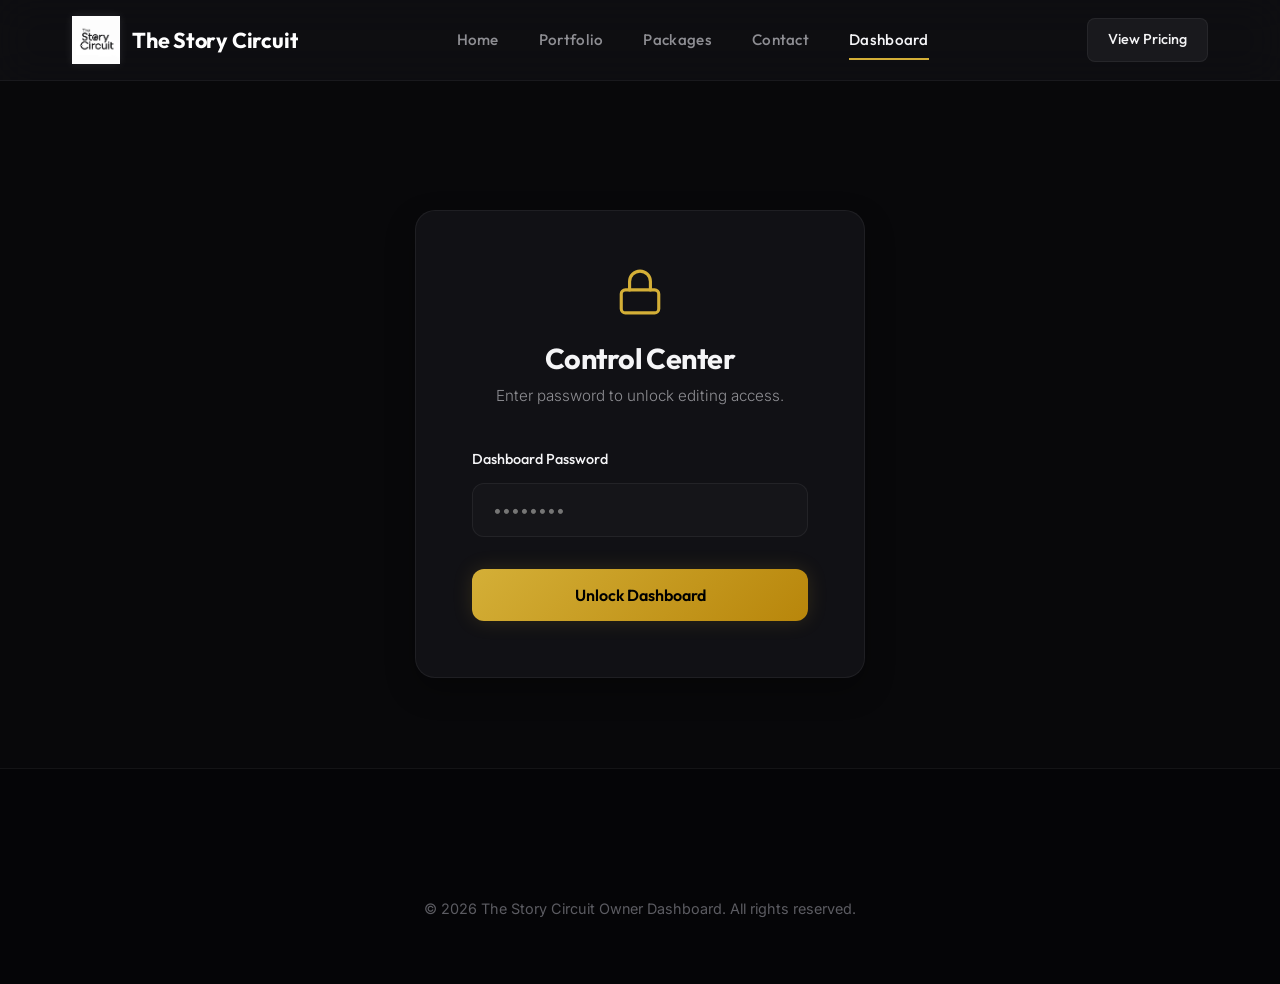
==== admin.html @ 81677784 "Initial commit with compressed client videos" ====
<!DOCTYPE html>
<html lang="en">
<head>
  <meta charset="UTF-8">
  <meta name="viewport" content="width=device-width, initial-scale=1.0">
  <title>Admin Dashboard | The Story Circuit</title>
  <meta name="description" content="Manage your creative agency portfolio, packages, pricing, and contact details from a unified client-side dashboard. Export updated configurations.">
  <link rel="stylesheet" href="css/style.css">
  <style>
    /* Inline additions specific to admin dashboard layouts */
    .admin-form-section {
      background-color: rgba(255, 255, 255, 0.01);
      border: 1px solid var(--border-color);
      border-radius: var(--radius-md);
      padding: 2rem;
      margin-bottom: 2.5rem;
    }
    .admin-form-section-title {
      font-size: 1.25rem;
      font-weight: 600;
      margin-bottom: 1.5rem;
      color: var(--text-main);
      display: flex;
      justify-content: space-between;
      align-items: center;
    }
    .btn-small {
      padding: 0.5rem 1rem;
      font-size: 0.85rem;
      border-radius: var(--radius-sm);
    }
    .features-textarea-note {
      font-size: 0.8rem;
      color: var(--text-dim);
      margin-top: 0.5rem;
    }
    @keyframes shake {
      0%, 100% { transform: translateX(0); }
      20%, 60% { transform: translateX(-8px); }
      40%, 80% { transform: translateX(8px); }
    }
  </style>
</head>
<body class="admin-page">

  <!-- ==========================================
       HEADER & NAVIGATION
       ========================================== -->
  <header class="header">
    <div class="container nav-container">
      <a href="index.html" class="logo-link logo-container" id="header-logo">
        <span class="logo-text">The Story Circuit</span>
      </a>

      <nav class="nav-links" id="nav-links">
        <a href="index.html" class="nav-link">Home</a>
        <a href="portfolio.html" class="nav-link">Portfolio</a>
        <a href="pricing.html" class="nav-link">Packages</a>
        <a href="contact.html" class="nav-link">Contact</a>
        <a href="admin.html" class="nav-link active">Dashboard</a>
      </nav>

      <a href="pricing.html" class="nav-cta">View Pricing</a>

      <div class="menu-toggle" id="menu-toggle">
        <span></span>
        <span></span>
        <span></span>
      </div>
    </div>
  </header>

  <!-- ==========================================
       ADMIN LOGIN PANEL
       ========================================== -->
  <div class="container" id="admin-login-container" style="max-width: 450px; margin: 10vh auto; padding: 3.5rem; background-color: var(--bg-surface); border: 1px solid var(--border-color); border-radius: var(--radius-lg); text-align: center; box-shadow: var(--shadow-lg);">
    <div style="margin-bottom: 2.5rem;">
      <div style="color: var(--accent); margin-bottom: 1.5rem; display: flex; justify-content: center;">
        <svg width="50" height="50" viewBox="0 0 24 24" fill="none" stroke="currentColor" stroke-width="1.5" stroke-linecap="round" stroke-linejoin="round"><rect x="3" y="11" width="18" height="11" rx="2" ry="2"></rect><path d="M7 11V7a5 5 0 0 1 10 0v4"></path></svg>
      </div>
      <h2 style="font-size: 1.8rem; font-weight: 700; margin-bottom: 0.5rem;">Control Center</h2>
      <p style="color: var(--text-muted); font-size: 0.95rem; font-weight: 300;">Enter password to unlock editing access.</p>
    </div>
    
    <form id="admin-login-form">
      <div class="form-group" style="text-align: left; margin-bottom: 2rem;">
        <label class="form-label" for="admin-password">Dashboard Password</label>
        <input type="password" id="admin-password" class="form-control" placeholder="••••••••" required>
      </div>
      <button type="submit" class="btn btn-primary" style="width: 100%;">Unlock Dashboard</button>
      <p id="admin-login-error" style="color: #eb5757; font-size: 0.95rem; margin-top: 1.5rem; display: none; font-weight: 500;"></p>
    </form>
  </div>

  <!-- ==========================================
       ADMIN CONTROL CENTER
       ========================================== -->
  <main class="container" id="admin-dashboard-container" style="display: none;">
    <div class="admin-header-area reveal">
      <div>
        <span class="section-tag">Content Manager</span>
        <h1 class="section-title" style="margin-bottom: 0.5rem;">Agency Dashboard</h1>
        <p style="color: var(--text-muted); font-weight: 300;">Manage your portfolio, update pricing lists, and download configurations to keep your live Vercel site updated.</p>
      </div>
      
      <!-- Top Action Bar -->
      <div class="admin-action-bar">
        <button id="admin-reset-btn" class="btn btn-secondary btn-small">Reset Defaults</button>
        <button id="admin-export-btn" class="btn btn-primary btn-small">Export data.json</button>
      </div>
    </div>

    <!-- Dual Column Dashboard Layout -->
    <div class="admin-container">
      
      <!-- Sidebar Navigation Tabs -->
      <aside class="admin-sidebar reveal">
        <button class="admin-tab-btn active" data-pane="pane-agency">
          <svg viewBox="0 0 24 24"><path d="M12 2C6.48 2 2 6.48 2 12s4.48 10 10 10 10-4.48 10-10S17.52 2 12 2zm1 15h-2v-6h2v6zm0-8h-2V7h2v2z"/></svg>
          Agency Details
        </button>
        
        <button class="admin-tab-btn" data-pane="pane-portfolio">
          <svg viewBox="0 0 24 24"><path d="M4 6H2v14c0 1.1.9 2 2 2h14v-2H4V6zm16-4H8c-1.1 0-2 .9-2 2v12c0 1.1.9 2 2 2h12c1.1 0 2-.9 2-2V4c0-1.1-.9-2-2-2zm0 14H8V4h12v12z"/></svg>
          Portfolio Work
        </button>
        
        <button class="admin-tab-btn" data-pane="pane-pricing">
          <svg viewBox="0 0 24 24"><path d="M21.41 11.58l-9-9C12.05 2.22 11.55 2 11 2H4c-1.1 0-2 .9-2 2v7c0 .55.22 1.05.59 1.42l9 9c.36.36.86.58 1.41.58.55 0 1.05-.22 1.41-.59l7-7c.37-.36.59-.86.59-1.41 0-.55-.23-1.06-.59-1.42zM5.5 8.25c-.97 0-1.75-.78-1.75-1.75s.78-1.75 1.75-1.75 1.75.78 1.75 1.75-.78 1.75-1.75 1.75z"/></svg>
          Pricing Plans
        </button>
      </aside>

      <!-- Content Editor Pane Area -->
      <section class="admin-content" style="padding: 0;">
        
        <!-- Tab Pane 1: Agency Profile -->
        <div class="admin-content-pane active" id="pane-agency">
          <h2 class="admin-pane-title">Agency Settings</h2>
          <form id="admin-agency-form">
            <div class="form-row">
              <div class="form-group">
                <label class="form-label" for="agency-name-in">Agency Name</label>
                <input type="text" id="agency-name-in" class="form-control" required>
              </div>
              <div class="form-group">
                <label class="form-label" for="agency-tagline-in">Hero Tagline</label>
                <input type="text" id="agency-tagline-in" class="form-control" required>
              </div>
            </div>

            <div class="form-group">
              <label class="form-label" for="agency-desc-in">Hero Description</label>
              <textarea id="agency-desc-in" class="form-control" required></textarea>
            </div>

            <div class="form-row">
              <div class="form-group">
                <label class="form-label" for="agency-logo-in">Logo File Name</label>
                <input type="text" id="agency-logo-in" class="form-control" placeholder="tHE STORY CIRCUIT LOGO.png" required>
              </div>
              <div class="form-group">
                <label class="form-label" for="agency-reel-in">Intro Reel File Name</label>
                <input type="text" id="agency-reel-in" class="form-control" placeholder="logomotion-720p.mp4" required>
              </div>
            </div>

            <div class="form-row">
              <div class="form-group">
                <label class="form-label" for="agency-ig-in">Instagram Handle</label>
                <input type="text" id="agency-ig-in" class="form-control" placeholder="thestorycircuit" required>
              </div>
              <div class="form-group">
                <label class="form-label" for="agency-email-in">Contact Email</label>
                <input type="email" id="agency-email-in" class="form-control" required>
              </div>
            </div>

            <div class="form-row">
              <div class="form-group">
                <label class="form-label" for="agency-phone-in">Contact Phone</label>
                <input type="text" id="agency-phone-in" class="form-control" required>
              </div>
              <div class="form-group">
                <label class="form-label" for="agency-addr-in">HQ Address</label>
                <input type="text" id="agency-addr-in" class="form-control" required>
              </div>
            </div>

            <button type="submit" class="btn btn-primary">Save Profile Settings</button>
          </form>
        </div>

        <!-- Tab Pane 2: Portfolio items list -->
        <div class="admin-content-pane" id="pane-portfolio">
          <div style="display: flex; justify-content: space-between; align-items: center; margin-bottom: 3rem;">
            <h2 class="admin-pane-title" style="margin-bottom: 0; border: none; padding: 0;">Portfolio Showcase</h2>
            <button id="admin-add-project-btn" class="btn btn-primary btn-small">Add New Project</button>
          </div>

          <!-- Dynamic Projects List Container -->
          <div class="admin-items-list" id="admin-portfolio-list">
            <p style="color: var(--text-muted);">Loading projects...</p>
          </div>
        </div>

        <!-- Tab Pane 3: Pricing Packages list -->
        <div class="admin-content-pane" id="pane-pricing">
          <h2 class="admin-pane-title">Pricing Packages</h2>
          <form id="admin-pricing-form">
            <!-- Rendered dynamically via javascript -->
            <div id="admin-packages-container">
              <p style="color: var(--text-muted);">Loading pricing structures...</p>
            </div>
            
            <button type="submit" class="btn btn-primary">Save Pricing Plans</button>
          </form>
        </div>

        <!-- Vercel Deployment Instructions -->
        <div class="admin-instructions reveal">
          <h3 style="color: var(--text-main); font-size: 1.15rem; margin-bottom: 0.5rem; display: flex; align-items: center; gap: 0.5rem;">
            <svg width="20" height="20" viewBox="0 0 24 24" fill="var(--accent)"><path d="M12 2L2 22h20L12 2zm1 18h-2v-2h2v2zm0-4h-2V9h2v7z"/></svg>
            How to Update Your Live Vercel Website
          </h3>
          <p>The changes you save on this page are stored instantly in your local browser cache for previewing. To make these changes permanent and visible to the public on Vercel:</p>
          <ol>
            <li>Click the <strong>"Export data.json"</strong> button at the top right.</li>
            <li>A file named <code>data.json</code> will download.</li>
            <li>Go to your website repository (e.g. on GitHub).</li>
            <li>Upload and overwrite the existing <strong><code>data.json</code></strong> file in the root folder.</li>
            <li>Once pushed, Vercel will automatically detect the file change and rebuild your live site within seconds!</li>
          </ol>
        </div>
      </section>

    </div>
  </main>

  <!-- ==========================================
       ADD / EDIT PORTFOLIO ITEM MODAL
       ========================================== -->
  <div class="modal" id="admin-project-modal">
    <div class="modal-overlay"></div>
    <div class="modal-container" style="max-width: 600px;">
      <button class="modal-close-btn" id="admin-modal-close" aria-label="Close modal">
        <svg viewBox="0 0 24 24"><path d="M19 6.41L17.59 5 12 10.59 6.41 5 5 6.41 10.59 12 5 17.59 6.41 19 12 13.41 17.59 19 19 17.59 13.41 12z"/></svg>
      </button>

      <div class="modal-content" style="padding: 2.5rem;">
        <h3 style="font-size: 1.5rem; font-weight: 700; margin-bottom: 2rem;" id="modal-project-title-label">Add Portfolio Item</h3>
        
        <form id="admin-project-form">
          <input type="hidden" id="proj-id">
          
          <div class="form-group">
            <label class="form-label" for="proj-title">Project Title</label>
            <input type="text" id="proj-title" class="form-control" placeholder="Brand Commercial Reel" required>
          </div>

          <div class="form-row">
            <div class="form-group">
              <label class="form-label" for="proj-category">Category</label>
              <select id="proj-category" class="form-control" style="background-color: var(--bg-dark);">
                <option value="video-production">Video Production</option>
                <option value="creative-reels">Creative Reels</option>
                <option value="design-photo">Design & Photography</option>
              </select>
            </div>
            <div class="form-group">
              <label class="form-label" for="proj-mediatype">Media Type</label>
              <select id="proj-mediatype" class="form-control" style="background-color: var(--bg-dark);">
                <option value="video">Video Clip (.mp4)</option>
                <option value="image">Still Image (.jpeg/.png)</option>
              </select>
            </div>
          </div>

          <div class="form-group">
            <label class="form-label" for="proj-src">Media File Path</label>
            <input type="text" id="proj-src" class="form-control" placeholder="Client Work/Cure.mp4" required>
          </div>

          <div class="form-group">
            <label class="form-label" for="proj-gridsize">Bento Grid Layout Size</label>
            <select id="proj-gridsize" class="form-control" style="background-color: var(--bg-dark);">
              <option value="standard">Standard (1x1 tile)</option>
              <option value="wide">Wide (2x1 landscape tile)</option>
              <option value="tall">Tall (1x2 vertical video tile)</option>
              <option value="large">Large (2x2 spotlight tile)</option>
            </select>
          </div>

          <div class="form-row">
            <div class="form-group">
              <label class="form-label" for="proj-client">Client Name</label>
              <input type="text" id="proj-client" class="form-control" placeholder="Nike / Self-Initiated" required>
            </div>
            <div class="form-group">
              <label class="form-label" for="proj-year">Production Year</label>
              <input type="text" id="proj-year" class="form-control" placeholder="2026" required>
            </div>
          </div>

          <div class="form-group">
            <label class="form-label" for="proj-desc">Detailed Description</label>
            <textarea id="proj-desc" class="form-control" style="min-height: 100px;" placeholder="Describe the creative brief, direction, and aesthetics of this media piece..." required></textarea>
          </div>

          <div class="form-group" style="display: flex; align-items: center; gap: 0.5rem;">
            <input type="checkbox" id="proj-featured" style="width: 18px; height: 18px; cursor: pointer;">
            <label for="proj-featured" style="cursor: pointer; font-size: 0.95rem;">Feature this work on the home page</label>
          </div>

          <div style="display: flex; justify-content: flex-end; gap: 1rem; margin-top: 2rem;">
            <button type="button" class="btn btn-secondary btn-small" id="admin-modal-cancel">Cancel</button>
            <button type="submit" class="btn btn-primary btn-small">Save Project</button>
          </div>
        </form>
      </div>
    </div>
  </div>

  <footer class="footer">
    <div class="container" style="text-align: center; color: var(--text-dim); font-size: 0.9rem; padding: 2rem 0 1rem 0;">
      <div>&copy; 2026 <span class="agency-name">The Story Circuit</span> Owner Dashboard. All rights reserved.</div>
    </div>
  </footer>

  <script src="js/main.js"></script>
  <script src="js/admin.js"></script>
</body>
</html>
---- css/style.css ----
@import url('https://fonts.googleapis.com/css2?family=Inter:wght@300;400;500;600&family=Outfit:wght@300;400;500;600;700;800&display=swap');

/* ==========================================
   DESIGN VARIABLES & SYSTEM
   ========================================== */
:root {
  --bg-dark: #08080a;
  --bg-surface: #111115;
  --bg-surface-hover: #181820;
  
  --accent: #d4af37; /* Luxury Gold */
  --accent-rgb: 212, 175, 55;
  --accent-light: #f3e5ab;
  --accent-gradient: linear-gradient(135deg, #d4af37 0%, #b8860b 100%);
  
  --text-main: #f5f5f7;
  --text-muted: #8e8e93;
  --text-dim: #5c5c62;
  
  --border-color: rgba(255, 255, 255, 0.06);
  --border-hover: rgba(255, 255, 255, 0.15);
  --glass-bg: rgba(17, 17, 21, 0.75);
  --glass-border: rgba(255, 255, 255, 0.05);
  
  --font-heading: 'Outfit', -apple-system, BlinkMacSystemFont, sans-serif;
  --font-body: 'Inter', -apple-system, BlinkMacSystemFont, sans-serif;
  
  --transition-smooth: all 0.4s cubic-bezier(0.16, 1, 0.3, 1);
  --transition-fast: all 0.2s ease;
  
  --shadow-sm: 0 4px 12px rgba(0, 0, 0, 0.1);
  --shadow-lg: 0 12px 30px rgba(0, 0, 0, 0.3);
  --shadow-glow: 0 0 20px rgba(212, 175, 55, 0.15);
  
  --radius-sm: 8px;
  --radius-md: 12px;
  --radius-lg: 20px;
  --radius-xl: 30px;
}

/* ==========================================
   BASE RESET & LAYOUT
   ========================================== */
* {
  box-sizing: border-box;
  margin: 0;
  padding: 0;
}

html {
  scroll-behavior: smooth;
  background-color: var(--bg-dark);
  color: var(--text-main);
  font-family: var(--font-body);
  -webkit-font-smoothing: antialiased;
}

body {
  overflow-x: hidden;
  line-height: 1.6;
}

a {
  text-decoration: none;
  color: inherit;
  transition: var(--transition-fast);
}

button, input, textarea, select {
  font-family: inherit;
  background: none;
  border: none;
  color: inherit;
}

ul {
  list-style: none;
}

.container {
  width: 100%;
  max-width: 1200px;
  margin: 0 auto;
  padding: 0 2rem;
}

section {
  padding: 8rem 0;
  position: relative;
}

/* ==========================================
   TYPOGRAPHY
   ========================================== */
h1, h2, h3, h4, h5, h6 {
  font-family: var(--font-heading);
  font-weight: 600;
  line-height: 1.2;
  letter-spacing: -0.02em;
}

.section-tag {
  display: inline-block;
  font-family: var(--font-heading);
  font-size: 0.85rem;
  font-weight: 600;
  letter-spacing: 0.15em;
  text-transform: uppercase;
  color: var(--accent);
  margin-bottom: 1rem;
}

.section-title {
  font-size: clamp(2rem, 5vw, 3.5rem);
  font-weight: 700;
  margin-bottom: 1.5rem;
  line-height: 1.1;
}

.section-desc {
  font-size: 1.15rem;
  color: var(--text-muted);
  max-width: 600px;
  margin-bottom: 3.5rem;
  font-weight: 300;
}

.gradient-text {
  background: var(--accent-gradient);
  -webkit-background-clip: text;
  background-clip: text;
  -webkit-text-fill-color: transparent;
}

/* ==========================================
   NAVIGATION
   ========================================== */
.header {
  position: fixed;
  top: 0;
  left: 0;
  width: 100%;
  z-index: 1000;
  backdrop-filter: blur(20px);
  -webkit-backdrop-filter: blur(20px);
  background-color: var(--glass-bg);
  border-bottom: 1px solid var(--glass-border);
  transition: var(--transition-smooth);
}

.header.scrolled {
  padding: 0.75rem 0;
  box-shadow: var(--shadow-sm);
}

.nav-container {
  display: flex;
  justify-content: space-between;
  align-items: center;
  height: 80px;
}

.logo-link {
  display: flex;
  align-items: center;
  gap: 0.75rem;
}

.logo-img {
  height: 48px;
  width: auto;
  object-fit: contain;
  filter: drop-shadow(0 0 4px rgba(255, 255, 255, 0.1));
}

.logo-text {
  font-family: var(--font-heading);
  font-size: 1.35rem;
  font-weight: 700;
  letter-spacing: -0.01em;
  background: #ffffff;
  -webkit-background-clip: text;
  background-clip: text;
  -webkit-text-fill-color: transparent;
}

.nav-links {
  display: flex;
  gap: 2.5rem;
}

.nav-link {
  font-family: var(--font-heading);
  font-size: 0.95rem;
  font-weight: 500;
  letter-spacing: 0.02em;
  color: var(--text-muted);
  position: relative;
  padding: 0.5rem 0;
}

.nav-link::after {
  content: '';
  position: absolute;
  bottom: 0;
  left: 0;
  width: 0;
  height: 2px;
  background-color: var(--accent);
  transition: var(--transition-smooth);
}

.nav-link:hover {
  color: var(--text-main);
}

.nav-link:hover::after,
.nav-link.active::after {
  width: 100%;
}

.nav-link.active {
  color: var(--text-main);
}

.nav-cta {
  display: inline-flex;
  align-items: center;
  justify-content: center;
  padding: 0.6rem 1.25rem;
  border-radius: var(--radius-sm);
  background-color: rgba(255, 255, 255, 0.05);
  border: 1px solid var(--border-color);
  font-family: var(--font-heading);
  font-size: 0.9rem;
  font-weight: 500;
  color: var(--text-main);
  transition: var(--transition-smooth);
}

.nav-cta:hover {
  background-color: var(--accent);
  color: #000000;
  border-color: var(--accent);
  box-shadow: var(--shadow-glow);
}

.menu-toggle {
  display: none;
  flex-direction: column;
  gap: 6px;
  cursor: pointer;
  z-index: 1010;
  padding: 0.5rem;
}

.menu-toggle span {
  display: block;
  width: 25px;
  height: 2px;
  background-color: var(--text-main);
  transition: var(--transition-smooth);
}

/* ==========================================
   BUTTONS
   ========================================== */
.btn {
  display: inline-flex;
  align-items: center;
  justify-content: center;
  gap: 0.75rem;
  padding: 1rem 2rem;
  border-radius: var(--radius-md);
  font-family: var(--font-heading);
  font-size: 1rem;
  font-weight: 600;
  cursor: pointer;
  transition: var(--transition-smooth);
}

.btn-primary {
  background: var(--accent-gradient);
  color: #000000;
  box-shadow: var(--shadow-glow);
}

.btn-primary:hover {
  transform: translateY(-2px);
  box-shadow: 0 0 25px rgba(212, 175, 55, 0.35);
}

.btn-secondary {
  background-color: transparent;
  color: var(--text-main);
  border: 1px solid var(--border-color);
}

.btn-secondary:hover {
  border-color: var(--accent);
  background-color: rgba(212, 175, 55, 0.03);
  transform: translateY(-2px);
}

/* ==========================================
   CINEMATIC HERO SECTION
   ========================================== */
.hero {
  min-height: 100vh;
  display: flex;
  align-items: center;
  position: relative;
  overflow: hidden;
  padding-top: 120px;
  padding-bottom: 6rem;
}

.hero-video-bg {
  position: absolute;
  top: 0;
  left: 0;
  width: 100%;
  height: 100%;
  object-fit: cover;
  z-index: -2;
  opacity: 0.35;
  filter: saturate(0.8) contrast(1.1);
}

.hero::after {
  content: '';
  position: absolute;
  top: 0;
  left: 0;
  width: 100%;
  height: 100%;
  background: linear-gradient(to bottom, 
    rgba(8, 8, 10, 0.8) 0%, 
    rgba(8, 8, 10, 0.6) 50%, 
    rgba(8, 8, 10, 1) 100%
  );
  z-index: -1;
}

.hero-content {
  max-width: 800px;
}

.hero-tag {
  display: inline-flex;
  align-items: center;
  gap: 0.5rem;
  padding: 0.5rem 1rem;
  border-radius: var(--radius-xl);
  background-color: rgba(255, 255, 255, 0.04);
  border: 1px solid var(--border-color);
  font-family: var(--font-heading);
  font-size: 0.85rem;
  font-weight: 500;
  color: var(--accent-light);
  margin-bottom: 2rem;
  animation: fadeInDown 0.8s ease;
}

.hero-tag span {
  display: inline-block;
  width: 8px;
  height: 8px;
  border-radius: 50%;
  background-color: var(--accent);
  box-shadow: 0 0 8px var(--accent);
  animation: pulse 2s infinite;
}

.hero-title {
  font-size: clamp(2.5rem, 8vw, 5.5rem);
  font-weight: 800;
  line-height: 1.05;
  letter-spacing: -0.03em;
  margin-bottom: 2rem;
  animation: fadeInUp 1s cubic-bezier(0.16, 1, 0.3, 1) 0.1s both;
}

.hero-desc {
  font-size: clamp(1.1rem, 2.5vw, 1.4rem);
  color: var(--text-muted);
  margin-bottom: 3.5rem;
  font-weight: 300;
  max-width: 650px;
  line-height: 1.5;
  animation: fadeInUp 1s cubic-bezier(0.16, 1, 0.3, 1) 0.2s both;
}

.hero-actions {
  display: flex;
  gap: 1.5rem;
  flex-wrap: wrap;
  animation: fadeInUp 1s cubic-bezier(0.16, 1, 0.3, 1) 0.3s both;
}

/* ==========================================
   FEATURED WORKS GRID & GENERAL PORTFOLIO
   ========================================== */
.portfolio-grid {
  display: grid;
  grid-template-columns: repeat(auto-fill, minmax(320px, 1fr));
  grid-auto-rows: 220px;
  grid-auto-flow: dense;
  gap: 1.5rem;
  margin-top: 1rem;
}

.portfolio-card {
  position: relative;
  border-radius: var(--radius-lg);
  overflow: hidden;
  background-color: var(--bg-surface);
  border: 1px solid var(--border-color);
  cursor: pointer;
  transform: translateZ(0);
  transition: var(--transition-smooth);
  width: 100%;
  height: 100%;
}

/* Bento size classes */
.portfolio-card.bento-standard {
  grid-column: span 1;
  grid-row: span 1;
}

.portfolio-card.bento-wide {
  grid-column: span 2;
  grid-row: span 1;
}

.portfolio-card.bento-tall {
  grid-column: span 1;
  grid-row: span 2;
}

.portfolio-card.bento-large {
  grid-column: span 2;
  grid-row: span 2;
}

.portfolio-media {
  width: 100%;
  height: 100%;
  position: relative;
  overflow: hidden;
}

.portfolio-media img,
.portfolio-media video {
  width: 100%;
  height: 100%;
  object-fit: cover;
  transition: transform 0.8s cubic-bezier(0.16, 1, 0.3, 1);
}

.portfolio-card:hover .portfolio-media img,
.portfolio-card:hover .portfolio-media video {
  transform: scale(1.08);
}

.portfolio-overlay {
  position: absolute;
  top: 0;
  left: 0;
  width: 100%;
  height: 100%;
  background: linear-gradient(to top, 
    rgba(8, 8, 10, 0.95) 0%, 
    rgba(8, 8, 10, 0.4) 60%, 
    transparent 100%
  );
  display: flex;
  flex-direction: column;
  justify-content: flex-end;
  padding: 2rem;
  opacity: 0;
  transition: opacity 0.4s ease;
  z-index: 2;
}

.portfolio-card:hover .portfolio-overlay {
  opacity: 1;
}

.portfolio-card-category {
  font-family: var(--font-heading);
  font-size: 0.8rem;
  font-weight: 600;
  text-transform: uppercase;
  color: var(--accent);
  letter-spacing: 0.08em;
  margin-bottom: 0.5rem;
}

.portfolio-card-title {
  font-size: 1.4rem;
  font-weight: 600;
  color: var(--text-main);
  margin-bottom: 0.5rem;
  transform: translateY(10px);
  transition: transform 0.4s cubic-bezier(0.16, 1, 0.3, 1);
}

.portfolio-card:hover .portfolio-card-title {
  transform: translateY(0);
}

.portfolio-card-action {
  font-size: 0.9rem;
  color: var(--text-muted);
  display: flex;
  align-items: center;
  gap: 0.5rem;
  opacity: 0;
  transform: translateY(10px);
  transition: transform 0.4s cubic-bezier(0.16, 1, 0.3, 1), opacity 0.4s ease;
}

.portfolio-card:hover .portfolio-card-action {
  opacity: 1;
  transform: translateY(0);
  transition-delay: 0.05s;
}

.portfolio-play-btn {
  position: absolute;
  top: 50%;
  left: 50%;
  transform: translate(-50%, -50%) scale(0.8);
  width: 60px;
  height: 60px;
  border-radius: 50%;
  background: var(--accent-gradient);
  display: flex;
  align-items: center;
  justify-content: center;
  box-shadow: 0 8px 24px rgba(212, 175, 55, 0.4);
  opacity: 0;
  z-index: 3;
  pointer-events: none;
  transition: var(--transition-smooth);
}

.portfolio-play-btn svg {
  width: 24px;
  height: 24px;
  fill: #000000;
  margin-left: 4px;
}

.portfolio-card:hover .portfolio-play-btn {
  opacity: 1;
  transform: translate(-50%, -50%) scale(1);
}

/* ==========================================
   PORTFOLIO FILTERS & PAGE
   ========================================== */
.portfolio-filters {
  display: flex;
  gap: 1rem;
  margin-bottom: 3.5rem;
  flex-wrap: wrap;
}

.filter-btn {
  padding: 0.75rem 1.75rem;
  border-radius: var(--radius-md);
  font-family: var(--font-heading);
  font-size: 0.95rem;
  font-weight: 500;
  color: var(--text-muted);
  border: 1px solid var(--border-color);
  cursor: pointer;
  transition: var(--transition-smooth);
}

.filter-btn:hover {
  border-color: var(--accent);
  color: var(--text-main);
}

.filter-btn.active {
  background-color: var(--text-main);
  color: #000000;
  border-color: var(--text-main);
}

/* ==========================================
   PRICING TIER STYLES
   ========================================== */
.pricing-grid {
  display: grid;
  grid-template-columns: repeat(3, 1fr);
  gap: 2.5rem;
  align-items: stretch;
  margin-top: 1rem;
}

.pricing-card {
  background-color: var(--bg-surface);
  border: 1px solid var(--border-color);
  border-radius: var(--radius-lg);
  padding: 3rem 2.5rem;
  position: relative;
  display: flex;
  flex-direction: column;
  transition: var(--transition-smooth);
}

.pricing-card:hover {
  transform: translateY(-8px);
  border-color: var(--border-hover);
  box-shadow: var(--shadow-lg);
}

.pricing-card.popular {
  border: 1px solid var(--accent);
  box-shadow: var(--shadow-glow);
}

.pricing-badge {
  position: absolute;
  top: 1.5rem;
  right: 1.5rem;
  background: var(--accent-gradient);
  color: #000000;
  font-family: var(--font-heading);
  font-size: 0.75rem;
  font-weight: 700;
  padding: 0.4rem 1rem;
  border-radius: var(--radius-xl);
  text-transform: uppercase;
  letter-spacing: 0.05em;
}

.pricing-header {
  margin-bottom: 2rem;
}

.pricing-name {
  font-size: 1.5rem;
  font-weight: 600;
  margin-bottom: 0.75rem;
  color: var(--text-main);
}

.pricing-description {
  font-size: 0.95rem;
  color: var(--text-muted);
  font-weight: 300;
}

.pricing-price-container {
  display: flex;
  align-items: baseline;
  margin-bottom: 2.5rem;
}

.pricing-price {
  font-size: 3.5rem;
  font-weight: 700;
  font-family: var(--font-heading);
  color: var(--text-main);
  line-height: 1;
}

.pricing-period {
  font-size: 1rem;
  color: var(--text-muted);
  margin-left: 0.5rem;
}

.pricing-features {
  display: flex;
  flex-direction: column;
  gap: 1.25rem;
  margin-bottom: 3.5rem;
  flex-grow: 1;
}

.pricing-feature {
  display: flex;
  align-items: flex-start;
  gap: 0.75rem;
  font-size: 0.95rem;
  color: var(--text-muted);
}

.pricing-feature svg {
  width: 18px;
  height: 18px;
  fill: var(--accent);
  flex-shrink: 0;
  margin-top: 3px;
}

.pricing-action {
  width: 100%;
  padding: 1rem;
  font-weight: 600;
  border-radius: var(--radius-md);
  text-align: center;
  font-family: var(--font-heading);
  cursor: pointer;
  transition: var(--transition-smooth);
}

.pricing-action.primary {
  background: var(--accent-gradient);
  color: #000000;
}

.pricing-action.primary:hover {
  box-shadow: 0 0 20px rgba(212, 175, 55, 0.3);
  transform: translateY(-2px);
}

.pricing-action.secondary {
  border: 1px solid var(--border-color);
  color: var(--text-main);
}

.pricing-action.secondary:hover {
  background-color: rgba(255, 255, 255, 0.03);
  border-color: var(--accent);
  transform: translateY(-2px);
}

/* ==========================================
   CONTACT PAGE & INSTAGRAM
   ========================================== */
.contact-grid {
  display: grid;
  grid-template-columns: 1fr 1.2fr;
  gap: 5rem;
  margin-top: 1rem;
}

.contact-info {
  display: flex;
  flex-direction: column;
  gap: 3rem;
}

.contact-details {
  display: flex;
  flex-direction: column;
  gap: 2rem;
}

.contact-item {
  display: flex;
  gap: 1.25rem;
}

.contact-icon {
  width: 50px;
  height: 50px;
  border-radius: var(--radius-md);
  background-color: var(--bg-surface);
  border: 1px solid var(--border-color);
  display: flex;
  align-items: center;
  justify-content: center;
  color: var(--accent);
}

.contact-icon svg {
  width: 20px;
  height: 20px;
  fill: currentColor;
}

.contact-label {
  font-size: 0.85rem;
  color: var(--text-dim);
  text-transform: uppercase;
  letter-spacing: 0.05em;
  margin-bottom: 0.25rem;
}

.contact-value {
  font-size: 1.15rem;
  font-weight: 500;
  color: var(--text-main);
}

.instagram-card {
  background: radial-gradient(circle at 30% 107%, #fdf497 0%, #fdf497 5%, #fd5949 45%, #d6249f 60%, #285aeb 90%);
  border-radius: var(--radius-lg);
  padding: 2.5rem;
  color: #ffffff;
  display: flex;
  flex-direction: column;
  justify-content: space-between;
  min-height: 200px;
  position: relative;
  overflow: hidden;
  box-shadow: 0 10px 30px rgba(214, 36, 159, 0.25);
  transition: var(--transition-smooth);
}

.instagram-card::after {
  content: '';
  position: absolute;
  top: 0;
  left: 0;
  width: 100%;
  height: 100%;
  background: rgba(0, 0, 0, 0.15);
  z-index: 1;
}

.instagram-card > * {
  position: relative;
  z-index: 2;
}

.instagram-card:hover {
  transform: translateY(-5px) scale(1.02);
  box-shadow: 0 15px 35px rgba(214, 36, 159, 0.4);
}

.instagram-header {
  display: flex;
  justify-content: space-between;
  align-items: center;
}

.instagram-icon {
  width: 44px;
  height: 44px;
  fill: #ffffff;
}

.instagram-handle {
  font-family: var(--font-heading);
  font-size: 1.5rem;
  font-weight: 700;
  margin-top: 1.5rem;
  margin-bottom: 0.5rem;
}

.instagram-tagline {
  font-size: 0.95rem;
  opacity: 0.9;
  font-weight: 300;
}

.instagram-action {
  display: inline-flex;
  align-items: center;
  gap: 0.5rem;
  margin-top: 2rem;
  font-family: var(--font-heading);
  font-weight: 600;
  font-size: 0.95rem;
  background-color: #ffffff;
  color: #000000;
  padding: 0.75rem 1.5rem;
  border-radius: var(--radius-md);
  align-self: flex-start;
  box-shadow: var(--shadow-sm);
}

.instagram-action svg {
  width: 16px;
  height: 16px;
  fill: currentColor;
}

/* Contact Form */
.contact-form-container {
  background-color: var(--bg-surface);
  border: 1px solid var(--border-color);
  border-radius: var(--radius-lg);
  padding: 3.5rem;
}

.form-group {
  margin-bottom: 2rem;
}

.form-row {
  display: grid;
  grid-template-columns: 1fr 1fr;
  gap: 2rem;
}

.form-label {
  display: block;
  font-family: var(--font-heading);
  font-size: 0.9rem;
  font-weight: 500;
  margin-bottom: 0.75rem;
  color: var(--text-main);
}

.form-control {
  width: 100%;
  background-color: rgba(255, 255, 255, 0.02);
  border: 1px solid var(--border-color);
  border-radius: var(--radius-md);
  padding: 1rem 1.25rem;
  font-size: 1rem;
  color: var(--text-main);
  transition: var(--transition-fast);
}

.form-control:focus {
  outline: none;
  border-color: var(--accent);
  background-color: rgba(255, 255, 255, 0.04);
  box-shadow: var(--shadow-glow);
}

textarea.form-control {
  min-height: 150px;
  resize: vertical;
}

.form-submit-btn {
  width: 100%;
  cursor: pointer;
}

.form-message {
  margin-top: 1.5rem;
  padding: 1rem;
  border-radius: var(--radius-sm);
  display: none;
  font-size: 0.95rem;
}

.form-message.success {
  display: block;
  background-color: rgba(0, 200, 150, 0.1);
  border: 1px solid rgba(0, 200, 150, 0.2);
  color: #00c896;
}

.form-message.error {
  display: block;
  background-color: rgba(235, 87, 87, 0.1);
  border: 1px solid rgba(235, 87, 87, 0.2);
  color: #eb5757;
}

/* ==========================================
   MODAL (PROJECT DETAILED VIEW)
   ========================================== */
.modal {
  position: fixed;
  top: 0;
  left: 0;
  width: 100%;
  height: 100%;
  z-index: 2000;
  display: none;
  align-items: center;
  justify-content: center;
  padding: 2rem;
}

.modal.active {
  display: flex;
}

.modal-overlay {
  position: absolute;
  top: 0;
  left: 0;
  width: 100%;
  height: 100%;
  background-color: rgba(5, 5, 7, 0.92);
  backdrop-filter: blur(10px);
  -webkit-backdrop-filter: blur(10px);
}

.modal-container {
  background-color: var(--bg-surface);
  border: 1px solid var(--border-color);
  border-radius: var(--radius-lg);
  max-width: 960px;
  width: 100%;
  max-height: 90vh;
  overflow-y: auto;
  position: relative;
  z-index: 2010;
  box-shadow: var(--shadow-lg);
  animation: modalScaleUp 0.5s cubic-bezier(0.16, 1, 0.3, 1);
}

.modal-close-btn {
  position: absolute;
  top: 1.5rem;
  right: 1.5rem;
  width: 40px;
  height: 40px;
  border-radius: 50%;
  background-color: rgba(255, 255, 255, 0.05);
  border: 1px solid var(--border-color);
  display: flex;
  align-items: center;
  justify-content: center;
  cursor: pointer;
  z-index: 2020;
  transition: var(--transition-fast);
}

.modal-close-btn:hover {
  background-color: rgba(255, 255, 255, 0.15);
  transform: rotate(90deg);
}

.modal-close-btn svg {
  width: 16px;
  height: 16px;
  fill: var(--text-main);
}

.modal-media-wrapper {
  width: 100%;
  background-color: #000000;
  position: relative;
  aspect-ratio: 16 / 9;
}

.modal-media-wrapper.vertical-format {
  aspect-ratio: 9 / 16;
  max-height: 60vh;
}

.modal-media-wrapper img,
.modal-media-wrapper video {
  width: 100%;
  height: 100%;
  object-fit: contain;
  display: block;
}

.modal-content {
  padding: 3rem;
}

.modal-header-row {
  display: flex;
  justify-content: space-between;
  align-items: flex-start;
  gap: 2rem;
  margin-bottom: 2rem;
  border-bottom: 1px solid var(--border-color);
  padding-bottom: 2rem;
}

.modal-title-area {
  flex: 1;
}

.modal-category {
  font-family: var(--font-heading);
  font-size: 0.9rem;
  font-weight: 600;
  color: var(--accent);
  text-transform: uppercase;
  letter-spacing: 0.08em;
  margin-bottom: 0.5rem;
}

.modal-title {
  font-size: clamp(1.8rem, 3vw, 2.5rem);
  font-weight: 700;
}

.modal-meta-grid {
  display: grid;
  grid-template-columns: auto auto;
  gap: 2.5rem;
}

.modal-meta-label {
  font-size: 0.8rem;
  color: var(--text-dim);
  text-transform: uppercase;
  letter-spacing: 0.05em;
  margin-bottom: 0.25rem;
}

.modal-meta-val {
  font-weight: 500;
  font-size: 1rem;
}

.modal-body-desc {
  font-size: 1.1rem;
  color: var(--text-muted);
  line-height: 1.7;
  font-weight: 300;
}

/* ==========================================
   ADMIN PORTAL
   ========================================== */
.admin-page {
  padding-top: 120px;
}

.admin-header-area {
  margin-bottom: 4rem;
  display: flex;
  justify-content: space-between;
  align-items: flex-end;
  gap: 2rem;
}

.admin-action-bar {
  display: flex;
  gap: 1rem;
}

.admin-container {
  display: grid;
  grid-template-columns: 280px 1fr;
  gap: 3.5rem;
  margin-bottom: 6rem;
}

.admin-sidebar {
  display: flex;
  flex-direction: column;
  gap: 0.5rem;
}

.admin-tab-btn {
  display: flex;
  align-items: center;
  gap: 1rem;
  padding: 1.25rem 1.5rem;
  border-radius: var(--radius-md);
  font-family: var(--font-heading);
  font-weight: 500;
  font-size: 1.05rem;
  color: var(--text-muted);
  text-align: left;
  cursor: pointer;
  border: 1px solid transparent;
  transition: var(--transition-smooth);
}

.admin-tab-btn:hover {
  background-color: rgba(255, 255, 255, 0.02);
  color: var(--text-main);
}

.admin-tab-btn.active {
  background-color: var(--bg-surface);
  color: var(--accent);
  border-color: var(--border-color);
}

.admin-tab-btn svg {
  width: 20px;
  height: 20px;
  fill: currentColor;
}

.admin-content-pane {
  background-color: var(--bg-surface);
  border: 1px solid var(--border-color);
  border-radius: var(--radius-lg);
  padding: 3.5rem;
  display: none;
}

.admin-content-pane.active {
  display: block;
}

.admin-pane-title {
  font-size: 2rem;
  font-weight: 700;
  margin-bottom: 3rem;
  border-bottom: 1px solid var(--border-color);
  padding-bottom: 1rem;
}

/* Portfolio List in Admin */
.admin-items-list {
  display: flex;
  flex-direction: column;
  gap: 1.5rem;
}

.admin-item-row {
  display: flex;
  align-items: center;
  gap: 2rem;
  padding: 1.5rem;
  background-color: rgba(255, 255, 255, 0.01);
  border: 1px solid var(--border-color);
  border-radius: var(--radius-md);
  transition: var(--transition-fast);
}

.admin-item-row:hover {
  border-color: var(--border-hover);
  background-color: rgba(255, 255, 255, 0.02);
}

.admin-item-thumb {
  width: 90px;
  height: 60px;
  border-radius: var(--radius-sm);
  overflow: hidden;
  background-color: #000000;
  flex-shrink: 0;
  border: 1px solid var(--border-color);
}

.admin-item-thumb img,
.admin-item-thumb video {
  width: 100%;
  height: 100%;
  object-fit: cover;
}

.admin-item-info {
  flex: 1;
}

.admin-item-name {
  font-size: 1.1rem;
  font-weight: 600;
  color: var(--text-main);
  margin-bottom: 0.25rem;
}

.admin-item-cat {
  font-size: 0.85rem;
  color: var(--accent);
  text-transform: uppercase;
  letter-spacing: 0.05em;
}

.admin-item-actions {
  display: flex;
  gap: 0.75rem;
}

.btn-icon {
  width: 40px;
  height: 40px;
  border-radius: var(--radius-sm);
  background-color: rgba(255, 255, 255, 0.03);
  border: 1px solid var(--border-color);
  display: flex;
  align-items: center;
  justify-content: center;
  cursor: pointer;
  transition: var(--transition-fast);
}

.btn-icon:hover {
  background-color: rgba(255, 255, 255, 0.08);
}

.btn-icon.edit:hover {
  border-color: var(--accent);
  color: var(--accent);
}

.btn-icon.delete:hover {
  border-color: #eb5757;
  color: #eb5757;
}

.btn-icon svg {
  width: 16px;
  height: 16px;
  fill: currentColor;
}

/* Floating notice for admin updates */
.admin-instructions {
  background-color: rgba(212, 175, 55, 0.03);
  border: 1px dashed var(--accent);
  border-radius: var(--radius-md);
  padding: 2rem;
  margin-top: 3rem;
  font-size: 0.95rem;
  color: var(--text-muted);
}

.admin-instructions ol {
  margin-left: 1.5rem;
  margin-top: 1rem;
  display: flex;
  flex-direction: column;
  gap: 0.5rem;
}

.admin-instructions li strong {
  color: var(--text-main);
}

/* ==========================================
   FOOTER
   ========================================== */
.footer {
  background-color: #050507;
  border-top: 1px solid var(--border-color);
  padding: 6rem 0 3rem 0;
}

.footer-grid {
  display: grid;
  grid-template-columns: 2fr 1fr 1.2fr;
  gap: 5rem;
  margin-bottom: 4rem;
}

.footer-brand {
  display: flex;
  flex-direction: column;
  gap: 1.5rem;
}

.footer-desc {
  font-size: 1rem;
  color: var(--text-muted);
  max-width: 360px;
  font-weight: 300;
}

.footer-title {
  font-size: 1.15rem;
  font-weight: 600;
  margin-bottom: 1.75rem;
  color: var(--text-main);
  position: relative;
}

.footer-links {
  display: flex;
  flex-direction: column;
  gap: 1rem;
}

.footer-link {
  color: var(--text-muted);
  font-size: 0.95rem;
}

.footer-link:hover {
  color: var(--accent);
  transform: translateX(3px);
}

.footer-social-badge {
  display: inline-flex;
  align-items: center;
  gap: 0.75rem;
  color: var(--text-muted);
  background-color: rgba(255, 255, 255, 0.02);
  border: 1px solid var(--border-color);
  padding: 0.75rem 1.25rem;
  border-radius: var(--radius-md);
  font-size: 0.95rem;
  transition: var(--transition-smooth);
}

.footer-social-badge svg {
  width: 18px;
  height: 18px;
  fill: currentColor;
}

.footer-social-badge:hover {
  background-color: rgba(255, 255, 255, 0.06);
  border-color: var(--accent);
  color: var(--text-main);
}

.footer-bottom {
  border-top: 1px solid var(--border-color);
  padding-top: 2.5rem;
  display: flex;
  justify-content: space-between;
  align-items: center;
  font-size: 0.9rem;
  color: var(--text-dim);
}

/* ==========================================
   ANIMATIONS & EFFECTS
   ========================================== */
@keyframes fadeInUp {
  from {
    opacity: 0;
    transform: translateY(30px);
  }
  to {
    opacity: 1;
    transform: translateY(0);
  }
}

@keyframes fadeInDown {
  from {
    opacity: 0;
    transform: translateY(-20px);
  }
  to {
    opacity: 1;
    transform: translateY(0);
  }
}

@keyframes pulse {
  0% {
    transform: scale(1);
    opacity: 1;
    box-shadow: 0 0 8px rgba(212, 175, 55, 0.5);
  }
  50% {
    transform: scale(1.15);
    opacity: 0.7;
    box-shadow: 0 0 15px rgba(212, 175, 55, 0.8);
  }
  100% {
    transform: scale(1);
    opacity: 1;
    box-shadow: 0 0 8px rgba(212, 175, 55, 0.5);
  }
}

@keyframes modalScaleUp {
  from {
    opacity: 0;
    transform: scale(0.95) translateY(20px);
  }
  to {
    opacity: 1;
    transform: scale(1) translateY(0);
  }
}

/* Scroll Fade In Utility */
.reveal {
  opacity: 0;
  transform: translateY(35px);
  transition: opacity 0.8s ease, transform 0.8s cubic-bezier(0.16, 1, 0.3, 1);
}

.reveal.revealed {
  opacity: 1;
  transform: translateY(0);
}

/* ==========================================
   RESPONSIVE DESIGN (MEDIA QUERIES)
   ========================================== */
@media (max-width: 1024px) {
  section {
    padding: 6rem 0;
  }
  
  .pricing-grid {
    grid-template-columns: repeat(2, 1fr);
    gap: 2rem;
  }
  
  .pricing-card.popular {
    grid-column: span 2;
    order: -1; /* Place popular on top/first */
  }
  
  .contact-grid {
    grid-template-columns: 1fr;
    gap: 4rem;
  }
}

@media (max-width: 768px) {
  .menu-toggle {
    display: flex;
  }
  
  .menu-toggle.active span:nth-child(1) {
    transform: rotate(45deg) translate(6px, 6px);
  }
  
  .menu-toggle.active span:nth-child(2) {
    opacity: 0;
  }
  
  .menu-toggle.active span:nth-child(3) {
    transform: rotate(-45deg) translate(5px, -5px);
  }
  
  .nav-links {
    position: fixed;
    top: 0;
    right: -100%;
    width: 80%;
    max-width: 320px;
    height: 100vh;
    background-color: var(--bg-surface);
    border-left: 1px solid var(--border-color);
    flex-direction: column;
    padding: 8rem 3rem;
    gap: 2rem;
    z-index: 1005;
    transition: var(--transition-smooth);
  }
  
  .nav-links.active {
    right: 0;
  }
  
  .nav-cta {
    width: 100%;
    margin-top: 1rem;
  }
  
  .portfolio-grid {
    grid-template-columns: 1fr;
    grid-auto-rows: auto;
    gap: 1.5rem;
  }
  
  .portfolio-card.bento-standard,
  .portfolio-card.bento-wide,
  .portfolio-card.bento-tall,
  .portfolio-card.bento-large {
    grid-column: span 1 !important;
    grid-row: span 1 !important;
    aspect-ratio: 16 / 10;
  }
  
  .portfolio-card.vertical-format {
    aspect-ratio: 9 / 16 !important;
  }

  .pricing-grid {
    grid-template-columns: 1fr;
  }
  
  .pricing-card.popular {
    grid-column: span 1;
  }
  
  .footer-grid {
    grid-template-columns: 1fr;
    gap: 3rem;
  }
  
  .admin-container {
    grid-template-columns: 1fr;
    gap: 2.5rem;
  }
  
  .admin-header-area {
    flex-direction: column;
    align-items: flex-start;
    gap: 1.5rem;
  }
  
  .admin-content-pane {
    padding: 2rem;
  }
  
  .form-row {
    grid-template-columns: 1fr;
    gap: 0;
  }
}

@media (max-width: 480px) {
  .container {
    padding: 0 1.25rem;
  }
  
  section {
    padding: 4.5rem 0;
  }
  
  .portfolio-grid {
    grid-template-columns: 1fr;
  }
  
  .modal {
    padding: 1rem;
  }
  
  .modal-content {
    padding: 1.5rem;
  }
  
  .modal-header-row {
    flex-direction: column;
    gap: 1.5rem;
  }
  
  .modal-meta-grid {
    grid-template-columns: 1fr;
    gap: 1rem;
  }
  
  .contact-form-container {
    padding: 2rem 1.5rem;
  }
  
  .hero-actions {
    flex-direction: column;
    width: 100%;
  }
  
  .btn {
    width: 100%;
  }
}
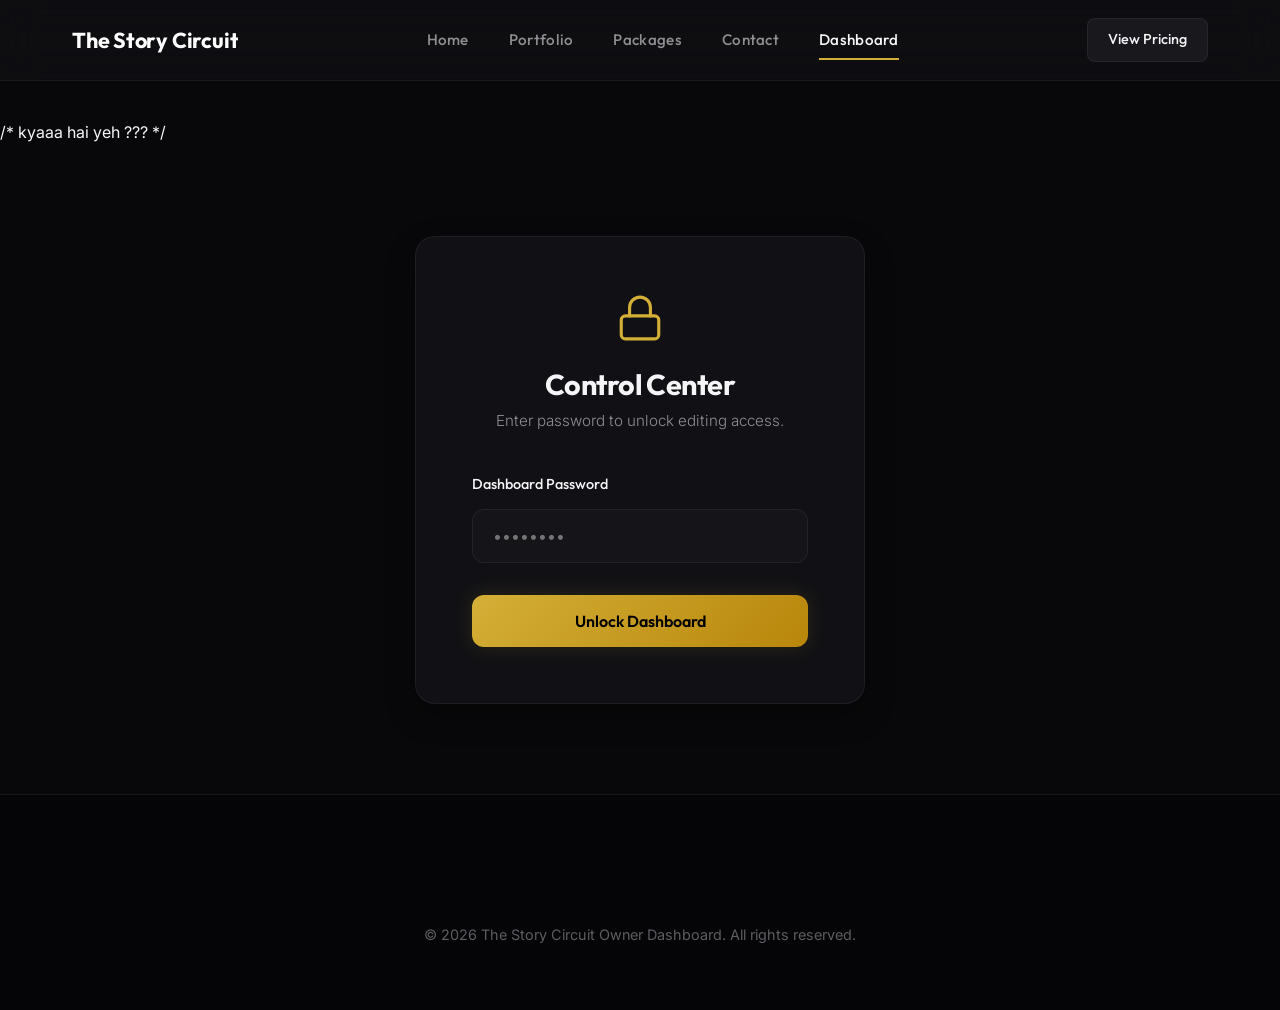
==== commit e441086a: "Admin board refactored" ====
--- a/admin.html
+++ b/admin.html
@@ -1,13 +1,23 @@
+
 <!DOCTYPE html>
 <html lang="en">
+/* kyaaa hai yeh ??? */
 <head>
   <meta charset="UTF-8">
   <meta name="viewport" content="width=device-width, initial-scale=1.0">
+
   <title>Admin Dashboard | The Story Circuit</title>
-  <meta name="description" content="Manage your creative agency portfolio, packages, pricing, and contact details from a unified client-side dashboard. Export updated configurations.">
+
+  <meta
+          name="description"
+          content="Manage your creative agency portfolio, packages, pricing, and contact details from a unified client-side dashboard. Export updated configurations."
+  >
+
   <link rel="stylesheet" href="css/style.css">
+
   <style>
     /* Inline additions specific to admin dashboard layouts */
+
     .admin-form-section {
       background-color: rgba(255, 255, 255, 0.01);
       border: 1px solid var(--border-color);
@@ -15,6 +25,7 @@
       padding: 2rem;
       margin-bottom: 2.5rem;
     }
+
     .admin-form-section-title {
       font-size: 1.25rem;
       font-weight: 600;
@@ -24,310 +35,1012 @@
       justify-content: space-between;
       align-items: center;
     }
+
     .btn-small {
       padding: 0.5rem 1rem;
       font-size: 0.85rem;
       border-radius: var(--radius-sm);
     }
+
     .features-textarea-note {
       font-size: 0.8rem;
       color: var(--text-dim);
       margin-top: 0.5rem;
     }
+
     @keyframes shake {
-      0%, 100% { transform: translateX(0); }
-      20%, 60% { transform: translateX(-8px); }
-      40%, 80% { transform: translateX(8px); }
+      0%, 100% {
+        transform: translateX(0);
+      }
+
+      20%, 60% {
+        transform: translateX(-8px);
+      }
+
+      40%, 80% {
+        transform: translateX(8px);
+      }
     }
   </style>
 </head>
+
 <body class="admin-page">
 
-  <!-- ==========================================
-       HEADER & NAVIGATION
-       ========================================== -->
-  <header class="header">
-    <div class="container nav-container">
-      <a href="index.html" class="logo-link logo-container" id="header-logo">
-        <span class="logo-text">The Story Circuit</span>
+<!-- ==========================================
+     HEADER & NAVIGATION
+     ========================================== -->
+<header class="header">
+
+  <div class="container nav-container">
+
+    <a
+            href="index.html"
+            class="logo-link logo-container"
+            id="header-logo"
+    >
+        <span class="logo-text">
+          The Story Circuit
+        </span>
+    </a>
+
+
+    <nav class="nav-links" id="nav-links">
+
+      <a
+              href="index.html"
+              class="nav-link"
+      >
+        Home
       </a>
 
-      <nav class="nav-links" id="nav-links">
-        <a href="index.html" class="nav-link">Home</a>
-        <a href="portfolio.html" class="nav-link">Portfolio</a>
-        <a href="pricing.html" class="nav-link">Packages</a>
-        <a href="contact.html" class="nav-link">Contact</a>
-        <a href="admin.html" class="nav-link active">Dashboard</a>
-      </nav>
-
-      <a href="pricing.html" class="nav-cta">View Pricing</a>
-
-      <div class="menu-toggle" id="menu-toggle">
-        <span></span>
-        <span></span>
-        <span></span>
+      <a
+              href="portfolio.html"
+              class="nav-link"
+      >
+        Portfolio
+      </a>
+
+      <a
+              href="pricing.html"
+              class="nav-link"
+      >
+        Packages
+      </a>
+
+      <a
+              href="contact.html"
+              class="nav-link"
+      >
+        Contact
+      </a>
+
+      <a
+              href="admin.html"
+              class="nav-link active"
+      >
+        Dashboard
+      </a>
+
+    </nav>
+
+
+    <a
+            href="pricing.html"
+            class="nav-cta"
+    >
+      View Pricing
+    </a>
+
+
+    <div
+            class="menu-toggle"
+            id="menu-toggle"
+    >
+      <span></span>
+      <span></span>
+      <span></span>
+    </div>
+
+  </div>
+
+</header>
+
+
+<!-- ==========================================
+     ADMIN LOGIN PANEL
+     ========================================== -->
+<div
+        class="container"
+        id="admin-login-container"
+        style="max-width: 450px; margin: 10vh auto; padding: 3.5rem; background-color: var(--bg-surface); border: 1px solid var(--border-color); border-radius: var(--radius-lg); text-align: center; box-shadow: var(--shadow-lg);"
+>
+
+  <div style="margin-bottom: 2.5rem;">
+
+    <div
+            style="color: var(--accent); margin-bottom: 1.5rem; display: flex; justify-content: center;"
+    >
+
+      <svg
+              width="50"
+              height="50"
+              viewBox="0 0 24 24"
+              fill="none"
+              stroke="currentColor"
+              stroke-width="1.5"
+              stroke-linecap="round"
+              stroke-linejoin="round"
+      >
+        <rect
+                x="3"
+                y="11"
+                width="18"
+                height="11"
+                rx="2"
+                ry="2"
+        ></rect>
+
+        <path
+                d="M7 11V7a5 5 0 0 1 10 0v4"
+        ></path>
+      </svg>
+
+    </div>
+
+
+    <h2
+            style="font-size: 1.8rem; font-weight: 700; margin-bottom: 0.5rem;"
+    >
+      Control Center
+    </h2>
+
+
+    <p
+            style="color: var(--text-muted); font-size: 0.95rem; font-weight: 300;"
+    >
+      Enter password to unlock editing access.
+    </p>
+
+  </div>
+
+
+  <form id="admin-login-form">
+
+    <div
+            class="form-group"
+            style="text-align: left; margin-bottom: 2rem;"
+    >
+
+      <label
+              class="form-label"
+              for="admin-password"
+      >
+        Dashboard Password
+      </label>
+
+      <input
+              type="password"
+              id="admin-password"
+              class="form-control"
+              placeholder="••••••••"
+              required
+      >
+
+    </div>
+
+
+    <button
+            type="submit"
+            class="btn btn-primary"
+            style="width: 100%;"
+    >
+      Unlock Dashboard
+    </button>
+
+
+    <p
+            id="admin-login-error"
+            style="color: #eb5757; font-size: 0.95rem; margin-top: 1.5rem; display: none; font-weight: 500;"
+    ></p>
+
+  </form>
+
+</div>
+
+
+<!-- ==========================================
+     ADMIN CONTROL CENTER
+     ========================================== -->
+<main
+        class="container"
+        id="admin-dashboard-container"
+        style="display: none;"
+>
+
+  <div class="admin-header-area">
+
+    <div>
+
+        <span class="section-tag">
+          Content Manager
+        </span>
+
+      <h1
+              class="section-title"
+              style="margin-bottom: 0.5rem;"
+      >
+        Agency Dashboard
+      </h1>
+
+      <p
+              style="color: var(--text-muted); font-weight: 300;"
+      >
+        Manage your portfolio, update pricing lists, and download configurations to keep your live Vercel site updated.
+      </p>
+
+    </div>
+
+
+    <!-- Top Action Bar -->
+    <div class="admin-action-bar">
+
+      <button
+              id="admin-reset-btn"
+              class="btn btn-secondary btn-small"
+      >
+        Reset Defaults
+      </button>
+
+      <button
+              id="admin-export-btn"
+              class="btn btn-primary btn-small"
+      >
+        Export data.json
+      </button>
+
+    </div>
+
+  </div>
+
+
+  <!-- Dual Column Dashboard Layout -->
+  <div class="admin-container">
+
+    <!-- Sidebar Navigation Tabs -->
+    <aside class="admin-sidebar ">
+
+      <button
+              class="admin-tab-btn active"
+              data-pane="pane-agency"
+      >
+        <svg viewBox="0 0 24 24">
+          <path d="M12 2C6.48 2 2 6.48 2 12s4.48 10 10 10 10-4.48 10-10S17.52 2 12 2zm1 15h-2v-6h2v6zm0-8h-2V7h2v2z"/>
+        </svg>
+
+        Agency Details
+      </button>
+
+
+      <button
+              class="admin-tab-btn"
+              data-pane="pane-portfolio"
+      >
+        <svg viewBox="0 0 24 24">
+          <path d="M4 6H2v14c0 1.1.9 2 2 2h14v-2H4V6zm16-4H8c-1.1 0-2 .9-2 2v12c0 1.1.9 2 2 2h12c1.1 0 2-.9 2-2V4c0-1.1-.9-2-2-2zm0 14H8V4h12v12z"/>
+        </svg>
+
+        Portfolio Work
+      </button>
+
+
+      <button
+              class="admin-tab-btn"
+              data-pane="pane-pricing"
+      >
+        <svg viewBox="0 0 24 24">
+          <path d="M21.41 11.58l-9-9C12.05 2.22 11.55 2 11 2H4c-1.1 0-2 .9-2 2v7c0 .55.22 1.05.59 1.42l9 9c.36.36.86.58 1.41.58.55 0 1.05-.22 1.41-.59l7-7c.37-.36.59-.86.59-1.41 0-.55-.23-1.06-.59-1.42zM5.5 8.25c-.97 0-1.75-.78-1.75-1.75s.78-1.75 1.75-1.75 1.75.78 1.75 1.75-.78 1.75-1.75 1.75z"/>
+        </svg>
+
+        Pricing Plans
+      </button>
+
+    </aside>
+
+
+    <!-- Content Editor Pane Area -->
+    <section
+            class="admin-content"
+            style="padding: 0;"
+    >
+
+      <!-- Tab Pane 1: Agency Profile -->
+      <div
+              class="admin-content-pane active"
+              id="pane-agency"
+      >
+
+        <h2 class="admin-pane-title">
+          Agency Settings
+        </h2>
+
+
+        <form id="admin-agency-form">
+
+          <div class="form-row">
+
+            <div class="form-group">
+
+              <label
+                      class="form-label"
+                      for="agency-name-in"
+              >
+                Agency Name
+              </label>
+
+              <input
+                      type="text"
+                      id="agency-name-in"
+                      class="form-control"
+                      required
+              >
+
+            </div>
+
+
+            <div class="form-group">
+
+              <label
+                      class="form-label"
+                      for="agency-tagline-in"
+              >
+                Hero Tagline
+              </label>
+
+              <input
+                      type="text"
+                      id="agency-tagline-in"
+                      class="form-control"
+                      required
+              >
+
+            </div>
+
+          </div>
+
+
+          <div class="form-group">
+
+            <label
+                    class="form-label"
+                    for="agency-desc-in"
+            >
+              Hero Description
+            </label>
+
+            <textarea
+                    id="agency-desc-in"
+                    class="form-control"
+                    required
+            ></textarea>
+
+          </div>
+
+
+          <div class="form-row">
+
+            <div class="form-group">
+
+              <label
+                      class="form-label"
+                      for="agency-logo-in"
+              >
+                Logo File Name
+              </label>
+
+              <input
+                      type="text"
+                      id="agency-logo-in"
+                      class="form-control"
+                      placeholder="tHE STORY CIRCUIT LOGO.png"
+                      required
+              >
+
+            </div>
+
+
+            <div class="form-group">
+
+              <label
+                      class="form-label"
+                      for="agency-reel-in"
+              >
+                Intro Reel File Name
+              </label>
+
+              <input
+                      type="text"
+                      id="agency-reel-in"
+                      class="form-control"
+                      placeholder="logomotion-720p.mp4"
+                      required
+              >
+
+            </div>
+
+          </div>
+
+
+          <div class="form-row">
+
+            <div class="form-group">
+
+              <label
+                      class="form-label"
+                      for="agency-ig-in"
+              >
+                Instagram Handle
+              </label>
+
+              <input
+                      type="text"
+                      id="agency-ig-in"
+                      class="form-control"
+                      placeholder="thestorycircuit"
+                      required
+              >
+
+            </div>
+
+
+            <div class="form-group">
+
+              <label
+                      class="form-label"
+                      for="agency-email-in"
+              >
+                Contact Email
+              </label>
+
+              <input
+                      type="email"
+                      id="agency-email-in"
+                      class="form-control"
+                      required
+              >
+
+            </div>
+
+          </div>
+
+
+          <div class="form-row">
+
+            <div class="form-group">
+
+              <label
+                      class="form-label"
+                      for="agency-phone-in"
+              >
+                Contact Phone
+              </label>
+
+              <input
+                      type="text"
+                      id="agency-phone-in"
+                      class="form-control"
+                      required
+              >
+
+            </div>
+
+
+            <div class="form-group">
+
+              <label
+                      class="form-label"
+                      for="agency-addr-in"
+              >
+                HQ Address
+              </label>
+
+              <input
+                      type="text"
+                      id="agency-addr-in"
+                      class="form-control"
+                      required
+              >
+
+            </div>
+
+          </div>
+
+
+          <button
+                  type="submit"
+                  class="btn btn-primary"
+          >
+            Save Profile Settings
+          </button>
+
+        </form>
+
       </div>
+
+
+      <!-- Tab Pane 2: Portfolio items list -->
+      <div
+              class="admin-content-pane"
+              id="pane-portfolio"
+      >
+
+        <div
+                style="display: flex; justify-content: space-between; align-items: center; margin-bottom: 3rem;"
+        >
+
+          <h2
+                  class="admin-pane-title"
+                  style="margin-bottom: 0; border: none; padding: 0;"
+          >
+            Portfolio Showcase
+          </h2>
+
+          <button
+                  id="admin-add-project-btn"
+                  class="btn btn-primary btn-small"
+          >
+            Add New Project
+          </button>
+
+        </div>
+
+
+        <!-- Dynamic Projects List Container -->
+        <div
+                class="admin-items-list"
+                id="admin-portfolio-list"
+        >
+          <p style="color: var(--text-muted);">
+            Loading projects...
+          </p>
+        </div>
+
+      </div>
+
+
+      <!-- Tab Pane 3: Pricing Packages list -->
+      <div
+              class="admin-content-pane"
+              id="pane-pricing"
+      >
+
+        <h2 class="admin-pane-title">
+          Pricing Packages
+        </h2>
+
+
+        <form id="admin-pricing-form">
+
+          <!-- Rendered dynamically via javascript -->
+          <div id="admin-packages-container">
+
+            <p style="color: var(--text-muted);">
+              Loading pricing structures...
+            </p>
+
+          </div>
+
+
+          <button
+                  type="submit"
+                  class="btn btn-primary"
+          >
+            Save Pricing Plans
+          </button>
+
+        </form>
+
+      </div>
+
+
+      <!-- Vercel Deployment Instructions -->
+      <div class="admin-instructions ">
+
+        <h3
+                style="color: var(--text-main); font-size: 1.15rem; margin-bottom: 0.5rem; display: flex; align-items: center; gap: 0.5rem;"
+        >
+
+          <svg
+                  width="20"
+                  height="20"
+                  viewBox="0 0 24 24"
+                  fill="var(--accent)"
+          >
+            <path d="M12 2L2 22h20L12 2zm1 18h-2v-2h2v2zm0-4h-2V9h2v7z"/>
+          </svg>
+
+          How to Update Your Live Vercel Website
+
+        </h3>
+
+
+        <p>
+          The changes you save on this page are stored instantly in your local browser cache for previewing. To make these changes permanent and visible to the public on Vercel:
+        </p>
+
+
+        <ol>
+
+          <li>
+            Click the <strong>"Export data.json"</strong> button at the top right.
+          </li>
+
+          <li>
+            A file named <code>data.json</code> will download.
+          </li>
+
+          <li>
+            Go to your website repository (e.g. on GitHub).
+          </li>
+
+          <li>
+            Upload and overwrite the existing <strong><code>data.json</code></strong> file in the root folder.
+          </li>
+
+          <li>
+            Once pushed, Vercel will automatically detect the file change and rebuild your live site within seconds!
+          </li>
+
+        </ol>
+
+      </div>
+
+    </section>
+
+  </div>
+
+</main>
+
+
+<!-- ==========================================
+     ADD / EDIT PORTFOLIO ITEM MODAL
+     ========================================== -->
+<div
+        class="modal"
+        id="admin-project-modal"
+>
+
+  <div class="modal-overlay"></div>
+
+
+  <div
+          class="modal-container"
+          style="max-width: 600px;"
+  >
+
+    <button
+            class="modal-close-btn"
+            id="admin-modal-close"
+            aria-label="Close modal"
+    >
+
+      <svg viewBox="0 0 24 24">
+        <path d="M19 6.41L17.59 5 12 10.59 6.41 5 5 6.41 10.59 12 5 17.59 6.41 19 12 13.41 17.59 19 19 17.59 13.41 12z"/>
+      </svg>
+
+    </button>
+
+
+    <div
+            class="modal-content"
+            style="padding: 2.5rem;"
+    >
+
+      <h3
+              style="font-size: 1.5rem; font-weight: 700; margin-bottom: 2rem;"
+              id="modal-project-title-label"
+      >
+        Add Portfolio Item
+      </h3>
+
+
+      <form id="admin-project-form">
+
+        <input
+                type="hidden"
+                id="proj-id"
+        >
+
+
+        <div class="form-group">
+
+          <label
+                  class="form-label"
+                  for="proj-title"
+          >
+            Project Title
+          </label>
+
+          <input
+                  type="text"
+                  id="proj-title"
+                  class="form-control"
+                  placeholder="Brand Commercial Reel"
+                  required
+          >
+
+        </div>
+
+
+        <div class="form-row">
+
+          <div class="form-group">
+
+            <label
+                    class="form-label"
+                    for="proj-category"
+            >
+              Category
+            </label>
+
+            <select
+                    id="proj-category"
+                    class="form-control"
+                    style="background-color: var(--bg-dark);"
+            >
+              <option value="video-production">
+                Video Production
+              </option>
+
+              <option value="creative-reels">
+                Creative Reels
+              </option>
+
+              <option value="design-photo">
+                Design & Photography
+              </option>
+            </select>
+
+          </div>
+
+
+          <div class="form-group">
+
+            <label
+                    class="form-label"
+                    for="proj-mediatype"
+            >
+              Media Type
+            </label>
+
+            <select
+                    id="proj-mediatype"
+                    class="form-control"
+                    style="background-color: var(--bg-dark);"
+            >
+              <option value="video">
+                Video Clip (.mp4)
+              </option>
+
+              <option value="image">
+                Still Image (.jpeg/.png)
+              </option>
+            </select>
+
+          </div>
+
+        </div>
+
+
+        <div class="form-group">
+
+          <label
+                  class="form-label"
+                  for="proj-src"
+          >
+            Media File Path
+          </label>
+
+          <input
+                  type="text"
+                  id="proj-src"
+                  class="form-control"
+                  placeholder="Client Work/Cure.mp4"
+                  required
+          >
+
+        </div>
+
+
+        <div class="form-group">
+
+          <label
+                  class="form-label"
+                  for="proj-gridsize"
+          >
+            Bento Grid Layout Size
+          </label>
+
+          <select
+                  id="proj-gridsize"
+                  class="form-control"
+                  style="background-color: var(--bg-dark);"
+          >
+
+            <option value="standard">
+              Standard (1x1 tile)
+            </option>
+
+            <option value="wide">
+              Wide (2x1 landscape tile)
+            </option>
+
+            <option value="tall">
+              Tall (1x2 vertical video tile)
+            </option>
+
+            <option value="large">
+              Large (2x2 spotlight tile)
+            </option>
+
+          </select>
+
+        </div>
+
+
+        <div class="form-row">
+
+          <div class="form-group">
+
+            <label
+                    class="form-label"
+                    for="proj-client"
+            >
+              Client Name
+            </label>
+
+            <input
+                    type="text"
+                    id="proj-client"
+                    class="form-control"
+                    placeholder="Nike / Self-Initiated"
+                    required
+            >
+
+          </div>
+
+
+          <div class="form-group">
+
+            <label
+                    class="form-label"
+                    for="proj-year"
+            >
+              Production Year
+            </label>
+
+            <input
+                    type="text"
+                    id="proj-year"
+                    class="form-control"
+                    placeholder="2026"
+                    required
+            >
+
+          </div>
+
+        </div>
+
+
+        <div class="form-group">
+
+          <label
+                  class="form-label"
+                  for="proj-desc"
+          >
+            Detailed Description
+          </label>
+
+          <textarea
+                  id="proj-desc"
+                  class="form-control"
+                  style="min-height: 100px;"
+                  placeholder="Describe the creative brief, direction, and aesthetics of this media piece..."
+                  required
+          ></textarea>
+
+        </div>
+
+
+        <div
+                class="form-group"
+                style="display: flex; align-items: center; gap: 0.5rem;"
+        >
+
+          <input
+                  type="checkbox"
+                  id="proj-featured"
+                  style="width: 18px; height: 18px; cursor: pointer;"
+          >
+
+          <label
+                  for="proj-featured"
+                  style="cursor: pointer; font-size: 0.95rem;"
+          >
+            Feature this work on the home page
+          </label>
+
+        </div>
+
+
+        <div
+                style="display: flex; justify-content: flex-end; gap: 1rem; margin-top: 2rem;"
+        >
+
+          <button
+                  type="button"
+                  class="btn btn-secondary btn-small"
+                  id="admin-modal-cancel"
+          >
+            Cancel
+          </button>
+
+          <button
+                  type="submit"
+                  class="btn btn-primary btn-small"
+          >
+            Save Project
+          </button>
+
+        </div>
+
+      </form>
+
     </div>
-  </header>
-
-  <!-- ==========================================
-       ADMIN LOGIN PANEL
-       ========================================== -->
-  <div class="container" id="admin-login-container" style="max-width: 450px; margin: 10vh auto; padding: 3.5rem; background-color: var(--bg-surface); border: 1px solid var(--border-color); border-radius: var(--radius-lg); text-align: center; box-shadow: var(--shadow-lg);">
-    <div style="margin-bottom: 2.5rem;">
-      <div style="color: var(--accent); margin-bottom: 1.5rem; display: flex; justify-content: center;">
-        <svg width="50" height="50" viewBox="0 0 24 24" fill="none" stroke="currentColor" stroke-width="1.5" stroke-linecap="round" stroke-linejoin="round"><rect x="3" y="11" width="18" height="11" rx="2" ry="2"></rect><path d="M7 11V7a5 5 0 0 1 10 0v4"></path></svg>
-      </div>
-      <h2 style="font-size: 1.8rem; font-weight: 700; margin-bottom: 0.5rem;">Control Center</h2>
-      <p style="color: var(--text-muted); font-size: 0.95rem; font-weight: 300;">Enter password to unlock editing access.</p>
+
+  </div>
+
+</div>
+
+
+<!-- ==========================================
+     FOOTER
+     ========================================== -->
+<footer class="footer">
+
+  <div
+          class="container"
+          style="text-align: center; color: var(--text-dim); font-size: 0.9rem; padding: 2rem 0 1rem 0;"
+  >
+
+    <div>
+      &copy; 2026
+
+      <span class="agency-name">
+          The Story Circuit
+        </span>
+
+      Owner Dashboard. All rights reserved.
     </div>
-    
-    <form id="admin-login-form">
-      <div class="form-group" style="text-align: left; margin-bottom: 2rem;">
-        <label class="form-label" for="admin-password">Dashboard Password</label>
-        <input type="password" id="admin-password" class="form-control" placeholder="••••••••" required>
-      </div>
-      <button type="submit" class="btn btn-primary" style="width: 100%;">Unlock Dashboard</button>
-      <p id="admin-login-error" style="color: #eb5757; font-size: 0.95rem; margin-top: 1.5rem; display: none; font-weight: 500;"></p>
-    </form>
+
   </div>
 
-  <!-- ==========================================
-       ADMIN CONTROL CENTER
-       ========================================== -->
-  <main class="container" id="admin-dashboard-container" style="display: none;">
-    <div class="admin-header-area reveal">
-      <div>
-        <span class="section-tag">Content Manager</span>
-        <h1 class="section-title" style="margin-bottom: 0.5rem;">Agency Dashboard</h1>
-        <p style="color: var(--text-muted); font-weight: 300;">Manage your portfolio, update pricing lists, and download configurations to keep your live Vercel site updated.</p>
-      </div>
-      
-      <!-- Top Action Bar -->
-      <div class="admin-action-bar">
-        <button id="admin-reset-btn" class="btn btn-secondary btn-small">Reset Defaults</button>
-        <button id="admin-export-btn" class="btn btn-primary btn-small">Export data.json</button>
-      </div>
-    </div>
-
-    <!-- Dual Column Dashboard Layout -->
-    <div class="admin-container">
-      
-      <!-- Sidebar Navigation Tabs -->
-      <aside class="admin-sidebar reveal">
-        <button class="admin-tab-btn active" data-pane="pane-agency">
-          <svg viewBox="0 0 24 24"><path d="M12 2C6.48 2 2 6.48 2 12s4.48 10 10 10 10-4.48 10-10S17.52 2 12 2zm1 15h-2v-6h2v6zm0-8h-2V7h2v2z"/></svg>
-          Agency Details
-        </button>
-        
-        <button class="admin-tab-btn" data-pane="pane-portfolio">
-          <svg viewBox="0 0 24 24"><path d="M4 6H2v14c0 1.1.9 2 2 2h14v-2H4V6zm16-4H8c-1.1 0-2 .9-2 2v12c0 1.1.9 2 2 2h12c1.1 0 2-.9 2-2V4c0-1.1-.9-2-2-2zm0 14H8V4h12v12z"/></svg>
-          Portfolio Work
-        </button>
-        
-        <button class="admin-tab-btn" data-pane="pane-pricing">
-          <svg viewBox="0 0 24 24"><path d="M21.41 11.58l-9-9C12.05 2.22 11.55 2 11 2H4c-1.1 0-2 .9-2 2v7c0 .55.22 1.05.59 1.42l9 9c.36.36.86.58 1.41.58.55 0 1.05-.22 1.41-.59l7-7c.37-.36.59-.86.59-1.41 0-.55-.23-1.06-.59-1.42zM5.5 8.25c-.97 0-1.75-.78-1.75-1.75s.78-1.75 1.75-1.75 1.75.78 1.75 1.75-.78 1.75-1.75 1.75z"/></svg>
-          Pricing Plans
-        </button>
-      </aside>
-
-      <!-- Content Editor Pane Area -->
-      <section class="admin-content" style="padding: 0;">
-        
-        <!-- Tab Pane 1: Agency Profile -->
-        <div class="admin-content-pane active" id="pane-agency">
-          <h2 class="admin-pane-title">Agency Settings</h2>
-          <form id="admin-agency-form">
-            <div class="form-row">
-              <div class="form-group">
-                <label class="form-label" for="agency-name-in">Agency Name</label>
-                <input type="text" id="agency-name-in" class="form-control" required>
-              </div>
-              <div class="form-group">
-                <label class="form-label" for="agency-tagline-in">Hero Tagline</label>
-                <input type="text" id="agency-tagline-in" class="form-control" required>
-              </div>
-            </div>
-
-            <div class="form-group">
-              <label class="form-label" for="agency-desc-in">Hero Description</label>
-              <textarea id="agency-desc-in" class="form-control" required></textarea>
-            </div>
-
-            <div class="form-row">
-              <div class="form-group">
-                <label class="form-label" for="agency-logo-in">Logo File Name</label>
-                <input type="text" id="agency-logo-in" class="form-control" placeholder="tHE STORY CIRCUIT LOGO.png" required>
-              </div>
-              <div class="form-group">
-                <label class="form-label" for="agency-reel-in">Intro Reel File Name</label>
-                <input type="text" id="agency-reel-in" class="form-control" placeholder="logomotion-720p.mp4" required>
-              </div>
-            </div>
-
-            <div class="form-row">
-              <div class="form-group">
-                <label class="form-label" for="agency-ig-in">Instagram Handle</label>
-                <input type="text" id="agency-ig-in" class="form-control" placeholder="thestorycircuit" required>
-              </div>
-              <div class="form-group">
-                <label class="form-label" for="agency-email-in">Contact Email</label>
-                <input type="email" id="agency-email-in" class="form-control" required>
-              </div>
-            </div>
-
-            <div class="form-row">
-              <div class="form-group">
-                <label class="form-label" for="agency-phone-in">Contact Phone</label>
-                <input type="text" id="agency-phone-in" class="form-control" required>
-              </div>
-              <div class="form-group">
-                <label class="form-label" for="agency-addr-in">HQ Address</label>
-                <input type="text" id="agency-addr-in" class="form-control" required>
-              </div>
-            </div>
-
-            <button type="submit" class="btn btn-primary">Save Profile Settings</button>
-          </form>
-        </div>
-
-        <!-- Tab Pane 2: Portfolio items list -->
-        <div class="admin-content-pane" id="pane-portfolio">
-          <div style="display: flex; justify-content: space-between; align-items: center; margin-bottom: 3rem;">
-            <h2 class="admin-pane-title" style="margin-bottom: 0; border: none; padding: 0;">Portfolio Showcase</h2>
-            <button id="admin-add-project-btn" class="btn btn-primary btn-small">Add New Project</button>
-          </div>
-
-          <!-- Dynamic Projects List Container -->
-          <div class="admin-items-list" id="admin-portfolio-list">
-            <p style="color: var(--text-muted);">Loading projects...</p>
-          </div>
-        </div>
-
-        <!-- Tab Pane 3: Pricing Packages list -->
-        <div class="admin-content-pane" id="pane-pricing">
-          <h2 class="admin-pane-title">Pricing Packages</h2>
-          <form id="admin-pricing-form">
-            <!-- Rendered dynamically via javascript -->
-            <div id="admin-packages-container">
-              <p style="color: var(--text-muted);">Loading pricing structures...</p>
-            </div>
-            
-            <button type="submit" class="btn btn-primary">Save Pricing Plans</button>
-          </form>
-        </div>
-
-        <!-- Vercel Deployment Instructions -->
-        <div class="admin-instructions reveal">
-          <h3 style="color: var(--text-main); font-size: 1.15rem; margin-bottom: 0.5rem; display: flex; align-items: center; gap: 0.5rem;">
-            <svg width="20" height="20" viewBox="0 0 24 24" fill="var(--accent)"><path d="M12 2L2 22h20L12 2zm1 18h-2v-2h2v2zm0-4h-2V9h2v7z"/></svg>
-            How to Update Your Live Vercel Website
-          </h3>
-          <p>The changes you save on this page are stored instantly in your local browser cache for previewing. To make these changes permanent and visible to the public on Vercel:</p>
-          <ol>
-            <li>Click the <strong>"Export data.json"</strong> button at the top right.</li>
-            <li>A file named <code>data.json</code> will download.</li>
-            <li>Go to your website repository (e.g. on GitHub).</li>
-            <li>Upload and overwrite the existing <strong><code>data.json</code></strong> file in the root folder.</li>
-            <li>Once pushed, Vercel will automatically detect the file change and rebuild your live site within seconds!</li>
-          </ol>
-        </div>
-      </section>
-
-    </div>
-  </main>
-
-  <!-- ==========================================
-       ADD / EDIT PORTFOLIO ITEM MODAL
-       ========================================== -->
-  <div class="modal" id="admin-project-modal">
-    <div class="modal-overlay"></div>
-    <div class="modal-container" style="max-width: 600px;">
-      <button class="modal-close-btn" id="admin-modal-close" aria-label="Close modal">
-        <svg viewBox="0 0 24 24"><path d="M19 6.41L17.59 5 12 10.59 6.41 5 5 6.41 10.59 12 5 17.59 6.41 19 12 13.41 17.59 19 19 17.59 13.41 12z"/></svg>
-      </button>
-
-      <div class="modal-content" style="padding: 2.5rem;">
-        <h3 style="font-size: 1.5rem; font-weight: 700; margin-bottom: 2rem;" id="modal-project-title-label">Add Portfolio Item</h3>
-        
-        <form id="admin-project-form">
-          <input type="hidden" id="proj-id">
-          
-          <div class="form-group">
-            <label class="form-label" for="proj-title">Project Title</label>
-            <input type="text" id="proj-title" class="form-control" placeholder="Brand Commercial Reel" required>
-          </div>
-
-          <div class="form-row">
-            <div class="form-group">
-              <label class="form-label" for="proj-category">Category</label>
-              <select id="proj-category" class="form-control" style="background-color: var(--bg-dark);">
-                <option value="video-production">Video Production</option>
-                <option value="creative-reels">Creative Reels</option>
-                <option value="design-photo">Design & Photography</option>
-              </select>
-            </div>
-            <div class="form-group">
-              <label class="form-label" for="proj-mediatype">Media Type</label>
-              <select id="proj-mediatype" class="form-control" style="background-color: var(--bg-dark);">
-                <option value="video">Video Clip (.mp4)</option>
-                <option value="image">Still Image (.jpeg/.png)</option>
-              </select>
-            </div>
-          </div>
-
-          <div class="form-group">
-            <label class="form-label" for="proj-src">Media File Path</label>
-            <input type="text" id="proj-src" class="form-control" placeholder="Client Work/Cure.mp4" required>
-          </div>
-
-          <div class="form-group">
-            <label class="form-label" for="proj-gridsize">Bento Grid Layout Size</label>
-            <select id="proj-gridsize" class="form-control" style="background-color: var(--bg-dark);">
-              <option value="standard">Standard (1x1 tile)</option>
-              <option value="wide">Wide (2x1 landscape tile)</option>
-              <option value="tall">Tall (1x2 vertical video tile)</option>
-              <option value="large">Large (2x2 spotlight tile)</option>
-            </select>
-          </div>
-
-          <div class="form-row">
-            <div class="form-group">
-              <label class="form-label" for="proj-client">Client Name</label>
-              <input type="text" id="proj-client" class="form-control" placeholder="Nike / Self-Initiated" required>
-            </div>
-            <div class="form-group">
-              <label class="form-label" for="proj-year">Production Year</label>
-              <input type="text" id="proj-year" class="form-control" placeholder="2026" required>
-            </div>
-          </div>
-
-          <div class="form-group">
-            <label class="form-label" for="proj-desc">Detailed Description</label>
-            <textarea id="proj-desc" class="form-control" style="min-height: 100px;" placeholder="Describe the creative brief, direction, and aesthetics of this media piece..." required></textarea>
-          </div>
-
-          <div class="form-group" style="display: flex; align-items: center; gap: 0.5rem;">
-            <input type="checkbox" id="proj-featured" style="width: 18px; height: 18px; cursor: pointer;">
-            <label for="proj-featured" style="cursor: pointer; font-size: 0.95rem;">Feature this work on the home page</label>
-          </div>
-
-          <div style="display: flex; justify-content: flex-end; gap: 1rem; margin-top: 2rem;">
-            <button type="button" class="btn btn-secondary btn-small" id="admin-modal-cancel">Cancel</button>
-            <button type="submit" class="btn btn-primary btn-small">Save Project</button>
-          </div>
-        </form>
-      </div>
-    </div>
-  </div>
-
-  <footer class="footer">
-    <div class="container" style="text-align: center; color: var(--text-dim); font-size: 0.9rem; padding: 2rem 0 1rem 0;">
-      <div>&copy; 2026 <span class="agency-name">The Story Circuit</span> Owner Dashboard. All rights reserved.</div>
-    </div>
-  </footer>
-
-  <script src="js/main.js"></script>
-  <script src="js/admin.js"></script>
+</footer>
+
+
+<!-- ==========================================
+     JAVASCRIPT
+     ========================================== -->
+
+<script src="js/data.js"></script>
+
+<!-- Admin modules innko matt chedhna -->
+<script src="js/admin/auth.js"></script>
+<script src="js/admin/agency-manager.js"></script>
+<script src="js/admin/portfolio-manager.js"></script>
+<script src="js/admin/pricing-manager.js"></script>
+<script src="js/admin/exporter.js"></script>
+<script src="js/admin/admin.js"></script>
+
 </body>
-</html>
+
+</html>
